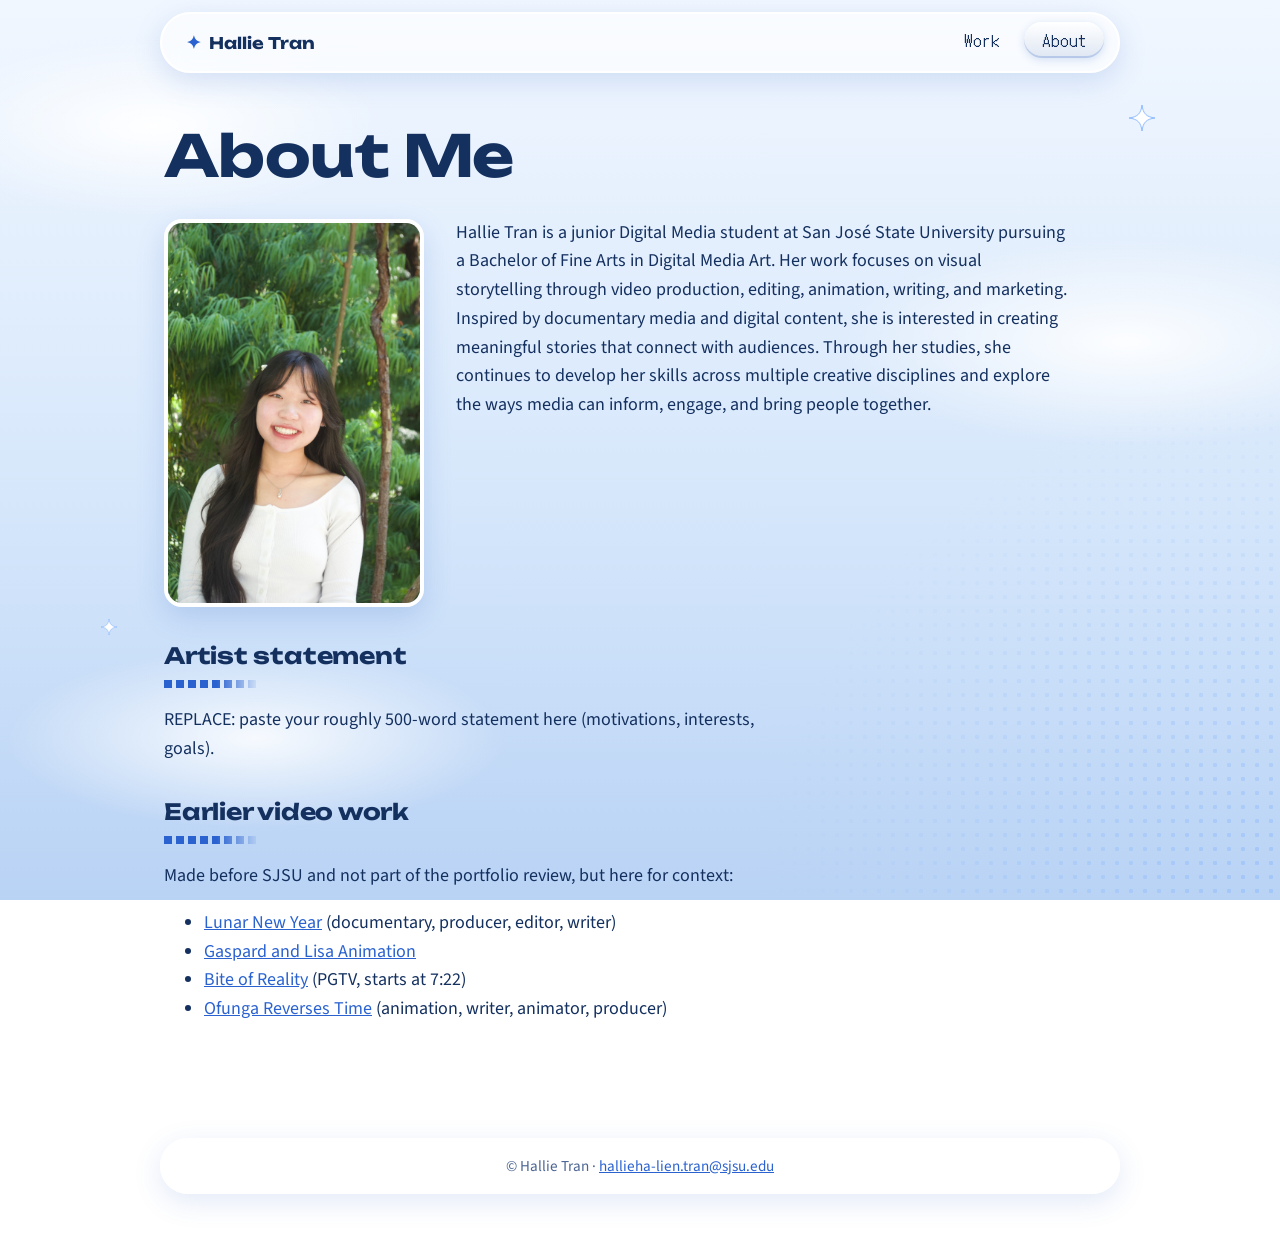
==== about.html @ c6d524a3 "Initial commit" ====
<!DOCTYPE html>
<html lang="en">
<head>
<meta charset="utf-8">
<meta name="viewport" content="width=device-width, initial-scale=1">
<title>About Me | Hallie Tran</title>
<link rel="preconnect" href="https://fonts.googleapis.com"><link rel="preconnect" href="https://fonts.gstatic.com" crossorigin><link rel="stylesheet" href="https://fonts.googleapis.com/css2?family=Bricolage+Grotesque:wght@600;700&amp;family=Source+Sans+3:wght@400;600&amp;display=swap">
<link rel="stylesheet" href="css/style.css">
</head>
<body>
<header class="site"><div class="wrap">
  <a class="brand" href="index.html"><span>&#9789;</span>Hallie Tran</a>
  <nav aria-label="Main"><a href="index.html">Work</a><a href="about.html" aria-current="page">About</a></nav>
</div></header>
<main class="page"><div class="wrap">
    <h1>About Me</h1>
  <div style="display:flex;gap:32px;align-items:flex-start;flex-wrap:wrap">
    <img src="images/hallie.jpg" alt="Photo of Hallie Tran" style="width:260px;max-width:100%;height:auto;border-radius:18px;border:4px solid #fff;box-shadow:0 10px 28px rgba(60,110,200,.2)">
    <p style="flex:1;min-width:260px;margin-top:0">Hallie Tran is a junior Digital Media student at San José State University pursuing a Bachelor of Fine Arts in Digital Media Art. Her work focuses on visual storytelling through video production, editing, animation, writing, and marketing. Inspired by documentary media and digital content, she is interested in creating meaningful stories that connect with audiences. Through her studies, she continues to develop her skills across multiple creative disciplines and explore the ways media can inform, engage, and bring people together.</p>
  </div>
    <h2>Artist statement</h2>
  <p>REPLACE: paste your roughly 500-word statement here (motivations, interests, goals).</p>
  <h2>Earlier video work</h2>
  <p>Made before SJSU and not part of the portfolio review, but here for context:</p>
  <ul>
    <li><a href="https://youtu.be/JXGXGtC088w">Lunar New Year</a> (documentary, producer, editor, writer)</li>
    <li><a href="https://youtu.be/ZME17g2Rh5M">Gaspard and Lisa Animation</a></li>
    <li><a href="https://www.youtube.com/live/OXpCrnNF0-4">Bite of Reality</a> (PGTV, starts at 7:22)</li>
    <li><a href="https://youtu.be/BwsD4tsR7Ys">Ofunga Reverses Time</a> (animation, writer, animator, producer)</li>
  </ul>
</div></main>
<footer class="site"><div class="wrap">
  <p>&copy; Hallie Tran &middot; <a href="mailto:hallieha-lien.tran@sjsu.edu">hallieha-lien.tran@sjsu.edu</a></p>
</div></footer>
</body>
</html>
---- css/style.css ----
@import url("https://fonts.googleapis.com/css2?family=DotGothic16&family=Unbounded:wght@500;700&display=swap");
:root{--sky1:#f1f7ff;--sky2:#d6e7fb;--sky3:#b9d3f5;--ink:#14305f;--muted:#4b6592;--accent:#2a62d0;--blue:#7fb2ff;--silver:#dfe7f3;--card:rgba(255,255,255,.65);
--chrome:linear-gradient(180deg,#14305f 0%,#4f86e6 48%,#14305f 54%,#7fa8ee 100%);
--head:"Unbounded","Helvetica Neue",Arial,sans-serif;--pixel:"DotGothic16","Courier New",monospace;--body:"Source Sans 3","Helvetica Neue",Arial,sans-serif}
*{box-sizing:border-box}
html{scroll-behavior:smooth}
body{margin:0;color:var(--ink);font:18px/1.6 var(--body);position:relative;overflow-x:hidden;
background:linear-gradient(180deg,var(--sky1) 0%,var(--sky2) 55%,var(--sky3) 100%) fixed}

/* soft clouds + a few small sparkles, fixed behind everything */
body::before{content:"";position:fixed;inset:0;z-index:-2;pointer-events:none;
background-image:
radial-gradient(ellipse 340px 130px at 12% 14%,rgba(255,255,255,.95),transparent 70%),
radial-gradient(ellipse 420px 150px at 88% 38%,rgba(255,255,255,.9),transparent 70%),
radial-gradient(ellipse 360px 130px at 20% 82%,rgba(255,255,255,.85),transparent 70%),
url("data:image/svg+xml,%3Csvg xmlns='http://www.w3.org/2000/svg' viewBox='0 0 24 24'%3E%3Cpath d='M12 0C13 8 16 11 24 12C16 13 13 16 12 24C11 16 8 13 0 12C8 11 11 8 12 0Z' fill='%23fff' stroke='%237fb2ff' stroke-width='.8'/%3E%3C/svg%3E"),
url("data:image/svg+xml,%3Csvg xmlns='http://www.w3.org/2000/svg' viewBox='0 0 24 24'%3E%3Cpath d='M12 0C13 8 16 11 24 12C16 13 13 16 12 24C11 16 8 13 0 12C8 11 11 8 12 0Z' fill='%23fff' stroke='%237fb2ff' stroke-width='.8'/%3E%3C/svg%3E");
background-repeat:no-repeat;background-size:auto,auto,auto,26px 26px,16px 16px;
background-position:0 0,0 0,0 0,90% 12%,8% 70%}

/* one quiet halftone corner */
body::after{content:"";position:fixed;right:0;bottom:0;width:min(60vw,520px);height:min(60vw,520px);z-index:-1;pointer-events:none;
background-image:radial-gradient(circle,var(--blue) 2px,transparent 2.5px);background-size:14px 14px;opacity:.4;
-webkit-mask-image:radial-gradient(circle at 100% 100%,#000 0,transparent 70%);mask-image:radial-gradient(circle at 100% 100%,#000 0,transparent 70%)}

a{color:var(--accent)}
a:focus-visible{outline:3px solid var(--accent);outline-offset:3px;border-radius:8px}
h1,h2,h3{font-family:var(--head);line-height:1.2;margin:0 0 .5em;letter-spacing:-.01em}
h1{font-size:clamp(2rem,5.2vw,3.6rem)}
h2{font-size:1.4rem;margin-top:1.6em}
p{max-width:68ch}
.wrap{max-width:1000px;margin:0 auto;padding:0 24px;position:relative;z-index:1}
.sparkle{display:none}

/* frosted glass pill header */
header.site{position:sticky;top:12px;z-index:5;margin:12px auto 0;width:min(960px,calc(100% - 24px));
background:rgba(255,255,255,.6);-webkit-backdrop-filter:blur(14px);backdrop-filter:blur(14px);
border:2px solid #fff;border-radius:999px;box-shadow:0 8px 28px rgba(60,110,200,.18)}
header.site .wrap{display:flex;justify-content:space-between;align-items:center;gap:12px;flex-wrap:wrap;padding:8px 14px}
.brand{font-family:var(--head);font-weight:700;font-size:1rem;text-decoration:none;color:var(--ink);padding:6px 10px}
.brand span{font-size:0}
.brand span::before{content:"\2726";font-size:1.1rem;color:var(--accent);margin-right:8px}
nav a{margin-left:6px;text-decoration:none;color:var(--ink);padding:6px 18px;border-radius:999px;font-family:var(--pixel);font-size:1.05rem;transition:background .2s}
nav a:hover{background:rgba(255,255,255,.85)}
nav a[aria-current="page"]{background:linear-gradient(180deg,#fff,var(--silver));box-shadow:inset 0 -2px 0 rgba(60,110,200,.25),0 2px 8px rgba(60,110,200,.2)}

/* hero with a glossy bubble */
.hero{padding:88px 0 56px;position:relative;overflow:hidden}
.hero::before{content:"";position:absolute;z-index:0;pointer-events:none;border-radius:50%;
width:min(50vw,340px);height:min(50vw,340px);right:-20px;top:30px;
background:radial-gradient(circle at 30% 26%,#fff 0,rgba(255,255,255,.92) 6%,transparent 22%),
conic-gradient(from 200deg at 50% 50%,#d9ecff,#bcd7ff,#e9f1ff,#cfe3ff,#d9ecff);
box-shadow:inset -12px -16px 34px rgba(60,110,200,.3),inset 6px 6px 18px rgba(255,255,255,.8),0 18px 44px rgba(70,120,220,.28);
animation:float 7s ease-in-out infinite}
@keyframes float{0%,100%{transform:translateY(0)}50%{transform:translateY(-10px)}}
.hero h1{max-width:12ch;background:var(--chrome);-webkit-background-clip:text;background-clip:text;color:transparent;-webkit-text-fill-color:transparent;
animation:rise 1.1s ease-out both;filter:drop-shadow(0 2px 0 rgba(255,255,255,.9))}
.hero p{font-size:1.2rem;color:var(--muted);animation:rise 1.1s ease-out .3s both;max-width:46ch}
@keyframes rise{from{opacity:0;transform:translateY(14px)}to{opacity:1;transform:none}}
@media (prefers-reduced-motion:reduce){.hero h1,.hero p,.hero::before{animation:none}}

/* pixel-block bar under each heading */
h2::after{content:"";display:block;width:96px;height:8px;margin-top:10px;
background:repeating-linear-gradient(90deg,var(--accent) 0 8px,transparent 8px 12px);
-webkit-mask-image:linear-gradient(90deg,#000 55%,transparent);mask-image:linear-gradient(90deg,#000 55%,transparent)}

.grid{display:grid;grid-template-columns:repeat(auto-fill,minmax(280px,1fr));gap:26px;padding:24px 0 72px}
.card{display:block;background:var(--card);border:2px solid #fff;border-radius:24px;overflow:hidden;text-decoration:none;color:var(--ink);
box-shadow:0 10px 28px rgba(60,110,200,.16);transition:transform .25s,box-shadow .25s;-webkit-backdrop-filter:blur(8px);backdrop-filter:blur(8px)}
.card .thumb{position:relative;aspect-ratio:4/3;margin:10px;border-radius:16px;overflow:hidden;background:linear-gradient(135deg,#d6e7fb,#b9d3f5);
display:flex;align-items:center;justify-content:center;color:var(--muted);font-family:var(--pixel);font-size:1rem;padding:8px;text-align:center}
.card .thumb img{width:100%;height:100%;object-fit:cover;display:block}
/* icy blue tint + halftone dots on thumbnails; both clear on hover */
.card .thumb::after{content:"";position:absolute;inset:0;pointer-events:none;mix-blend-mode:multiply;
background-image:radial-gradient(circle,rgba(42,98,208,.5) 1.2px,transparent 1.7px);background-size:5px 5px;transition:opacity .3s}
.card .thumb::before{content:"";position:absolute;inset:0;pointer-events:none;z-index:1;
background:linear-gradient(160deg,rgba(255,255,255,.5) 0,rgba(160,200,255,.25) 100%);transition:opacity .3s}
.card:hover .thumb::after,.card:hover .thumb::before,.card:focus-visible .thumb::after,.card:focus-visible .thumb::before{opacity:0}
.card .info{padding:6px 18px 18px}
.card h3{font-size:1rem;margin-bottom:.3em}
.card p{margin:0;color:var(--muted);font-size:.95rem}
.card:hover{transform:translateY(-5px);box-shadow:0 16px 38px rgba(42,98,208,.28)}
.card.empty{border-style:dashed;border-color:#8fb4ee}
@media (prefers-reduced-motion:reduce){.card{transition:none}.card:hover{transform:none}}

main.page{padding:48px 0 72px}
/* project artwork stays unfiltered so reviewers see the real thing */
.media img{width:100%;max-width:960px;height:auto;border-radius:18px;display:block;margin:0 0 18px;border:4px solid #fff;box-shadow:0 10px 28px rgba(60,110,200,.2)}
.video{position:relative;aspect-ratio:16/9;max-width:960px;margin-bottom:16px;border-radius:18px;overflow:hidden;border:4px solid #fff;box-shadow:0 10px 28px rgba(60,110,200,.2)}
.video iframe{position:absolute;inset:0;width:100%;height:100%;border:0}
pre{background:rgba(255,255,255,.75);border:2px solid #fff;border-radius:16px;padding:16px;overflow-x:auto;font-size:.9rem;line-height:1.5}
.meta{font-family:var(--pixel);font-size:1.05rem;color:var(--muted);margin-bottom:32px}

footer.site{margin:24px auto 40px;width:min(960px,calc(100% - 24px));background:rgba(255,255,255,.6);border:2px solid #fff;border-radius:999px;
padding:14px 0;color:var(--muted);font-size:.95rem;text-align:center;box-shadow:0 8px 28px rgba(60,110,200,.15)}
footer.site p{max-width:none;margin:0}
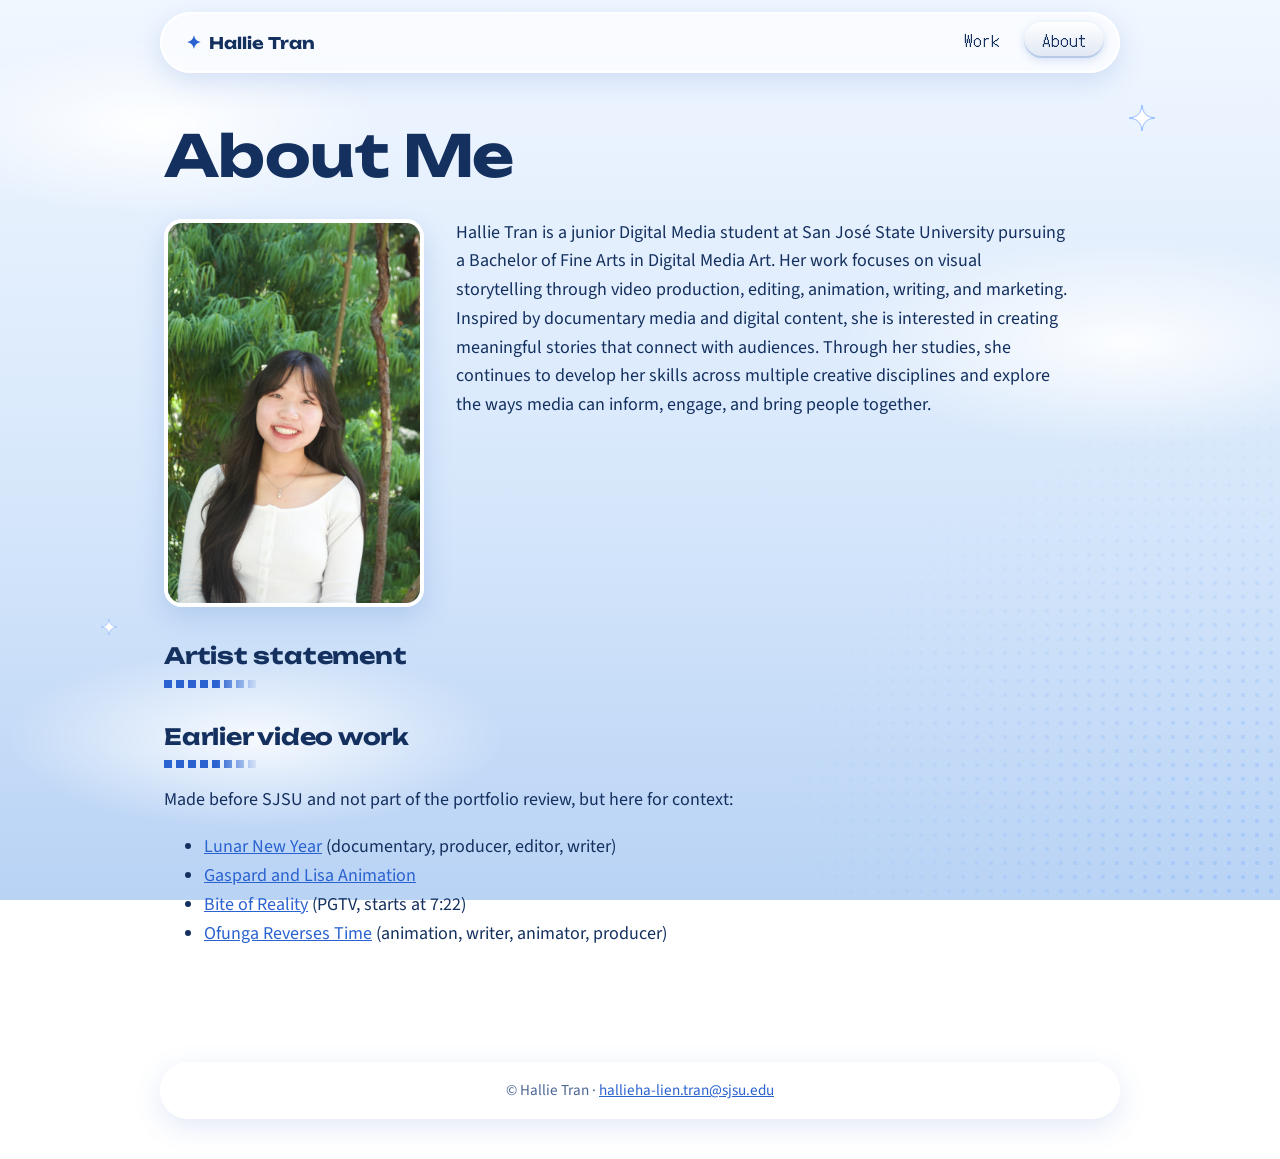
==== commit d89175f8: "Update about.html" ====
--- a/about.html
+++ b/about.html
@@ -19,7 +19,6 @@
     <p style="flex:1;min-width:260px;margin-top:0">Hallie Tran is a junior Digital Media student at San José State University pursuing a Bachelor of Fine Arts in Digital Media Art. Her work focuses on visual storytelling through video production, editing, animation, writing, and marketing. Inspired by documentary media and digital content, she is interested in creating meaningful stories that connect with audiences. Through her studies, she continues to develop her skills across multiple creative disciplines and explore the ways media can inform, engage, and bring people together.</p>
   </div>
     <h2>Artist statement</h2>
-  <p>REPLACE: paste your roughly 500-word statement here (motivations, interests, goals).</p>
   <h2>Earlier video work</h2>
   <p>Made before SJSU and not part of the portfolio review, but here for context:</p>
   <ul>
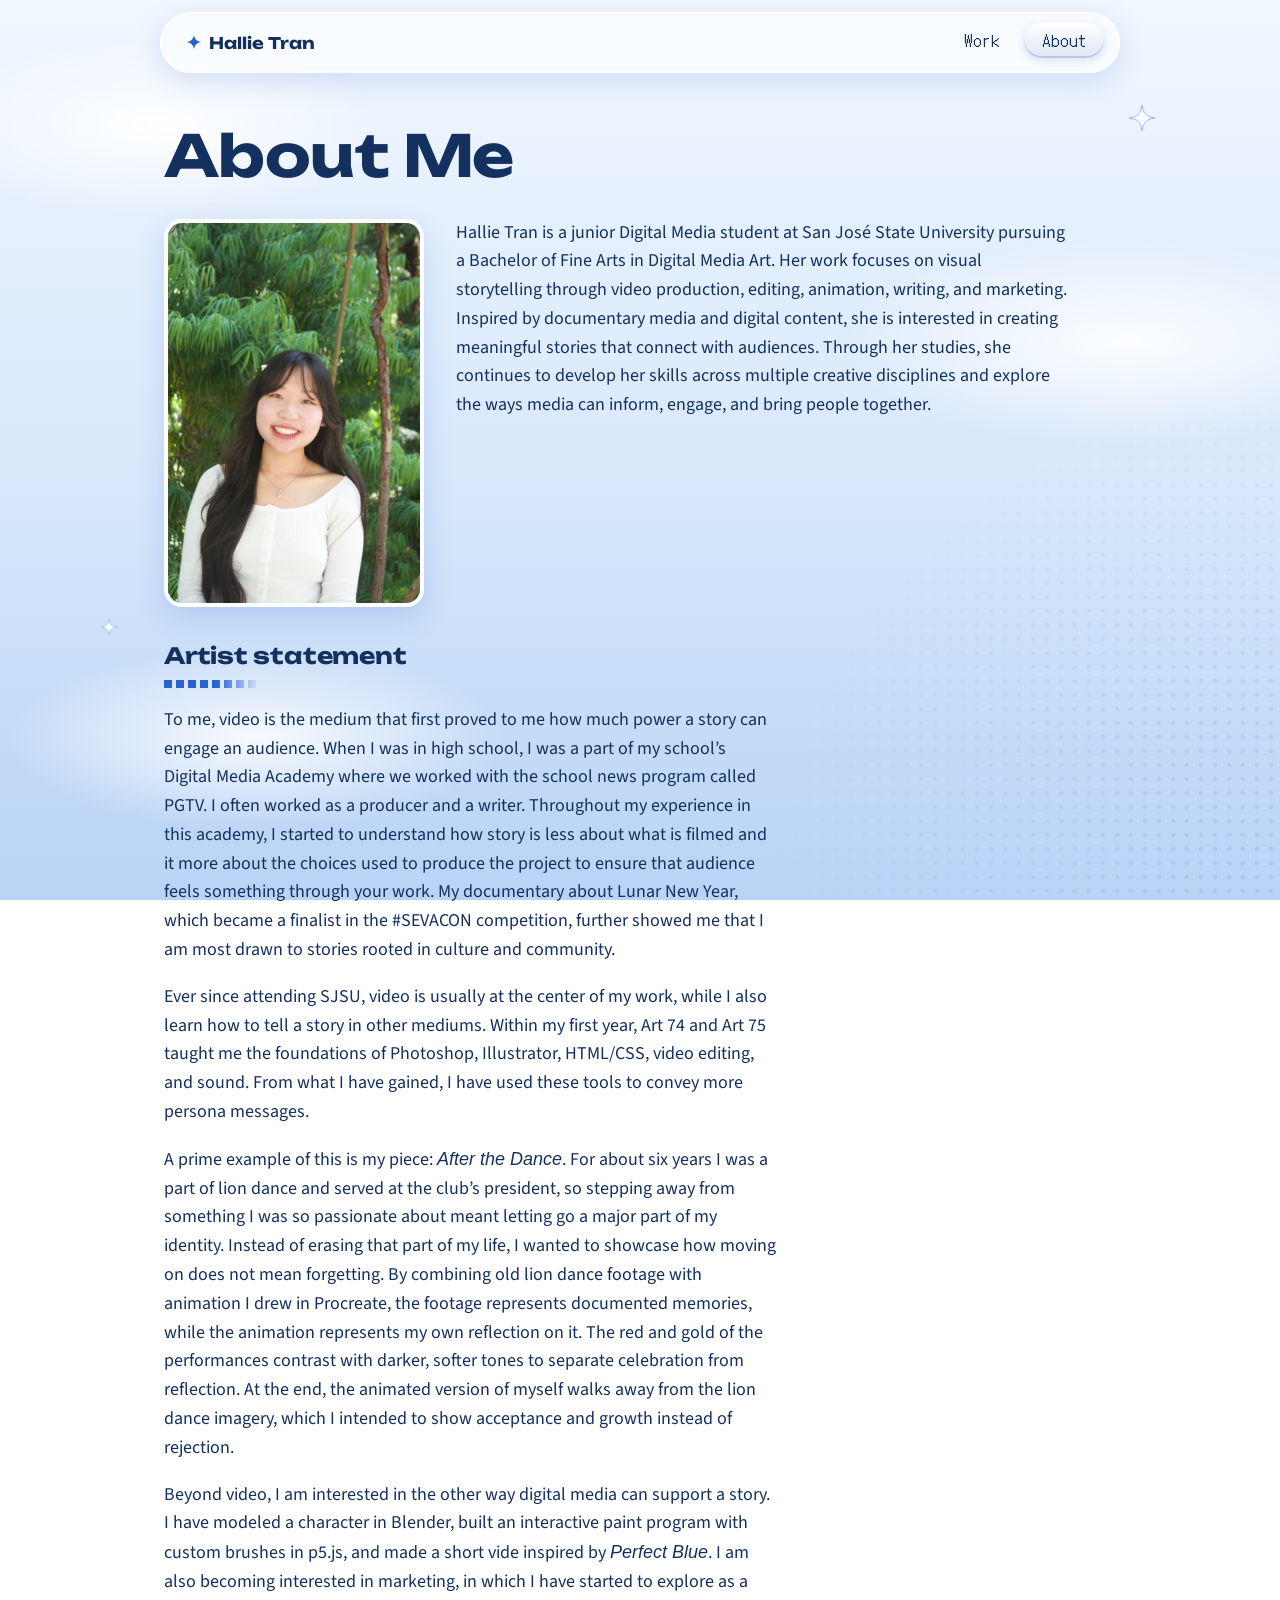
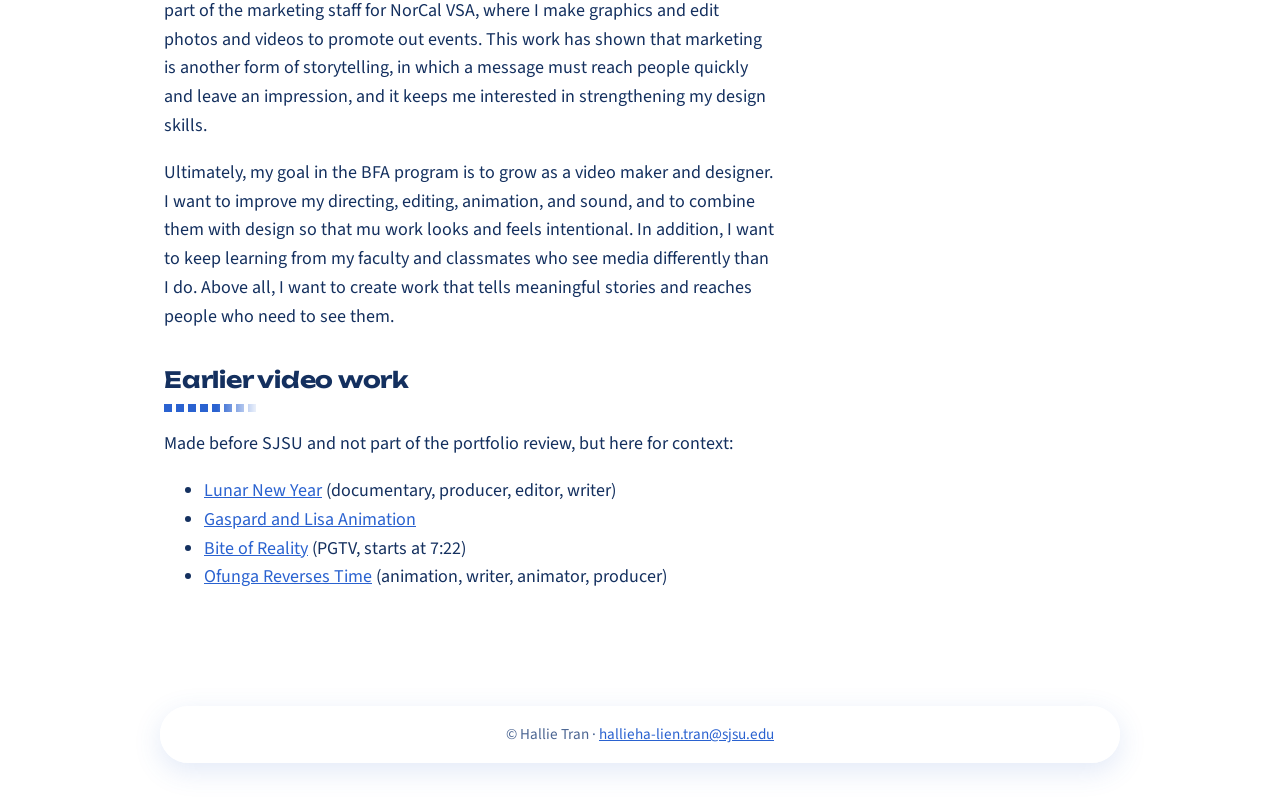
==== commit c7fdf405: "Add videos and update pages." ====
--- a/about.html
+++ b/about.html
@@ -19,6 +19,25 @@
     <p style="flex:1;min-width:260px;margin-top:0">Hallie Tran is a junior Digital Media student at San José State University pursuing a Bachelor of Fine Arts in Digital Media Art. Her work focuses on visual storytelling through video production, editing, animation, writing, and marketing. Inspired by documentary media and digital content, she is interested in creating meaningful stories that connect with audiences. Through her studies, she continues to develop her skills across multiple creative disciplines and explore the ways media can inform, engage, and bring people together.</p>
   </div>
     <h2>Artist statement</h2>
+  <p>
+To me, video is the medium that first proved to me how much power a story can engage an audience. When I was in high school, I was a part of my school’s Digital Media Academy where we worked with the school news program called PGTV. I often worked as a producer and a writer. Throughout my experience in this academy, I started to understand how story is less about what is filmed and it more about the choices used to produce the project to ensure that audience feels something through your work. My documentary about Lunar New Year, which became a finalist in the #SEVACON competition, further showed me that I am most drawn to stories rooted in culture and community.
+</p>
+
+<p>
+Ever since attending SJSU, video is usually at the center of my work, while I also learn how to tell a story in other mediums. Within my first year, Art 74 and Art 75 taught me the foundations of Photoshop, Illustrator, HTML/CSS, video editing, and sound. From what I have gained, I have used these tools to convey more persona messages.
+</p>
+
+<p>
+A prime example of this is my piece: <i>After the Dance</i>. For about six years I was a part of lion dance and served at the club’s president, so stepping away from something I was so passionate about meant letting go a major part of my identity. Instead of erasing that part of my life, I wanted to showcase how moving on does not mean forgetting. By combining old lion dance footage with animation I drew in Procreate, the footage represents documented memories, while the animation represents my own reflection on it. The red and gold of the performances contrast with darker, softer tones to separate celebration from reflection. At the end, the animated version of myself walks away from the lion dance imagery, which I intended to show acceptance and growth instead of rejection.
+</p>
+
+<p>
+Beyond video, I am interested in the other way digital media can support a story. I have modeled a character in Blender, built an interactive paint program with custom brushes in p5.js, and made a short vide inspired  by <i>Perfect Blue</i>. I am also becoming interested in marketing, in which I have started to explore as a part of the marketing staff for NorCal VSA, where I make graphics and edit photos and videos to promote out events. This work has shown that marketing is another form of storytelling, in which a message must reach people quickly and leave an impression, and it keeps me interested in strengthening my design skills.
+</p>
+
+<p>
+Ultimately, my goal in the BFA program is to grow as a video maker and designer. I want to improve my directing, editing, animation, and sound, and to combine them with design so that mu work looks and feels intentional. In addition, I want to keep learning from my faculty and classmates who see media differently than I do. Above all, I want to create work that tells meaningful stories and reaches people who need to see them.
+</p>
   <h2>Earlier video work</h2>
   <p>Made before SJSU and not part of the portfolio review, but here for context:</p>
   <ul>
